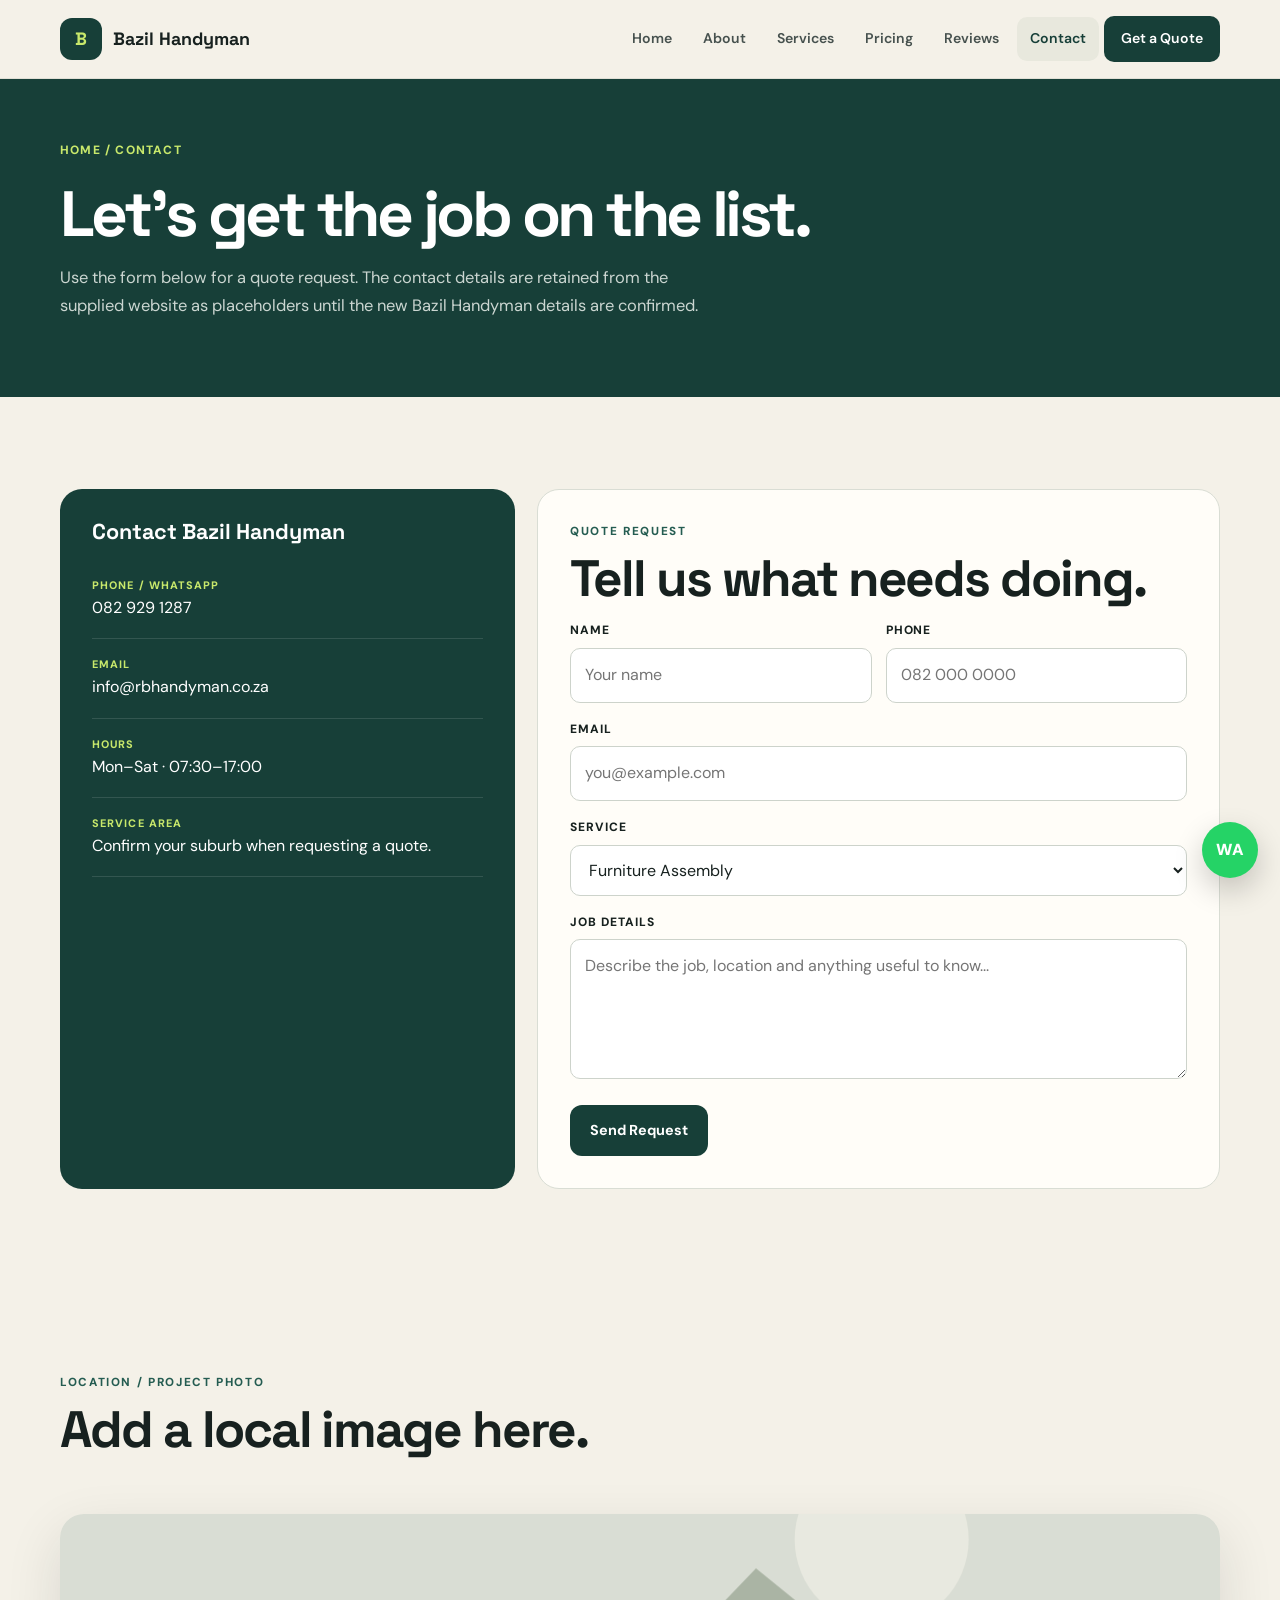
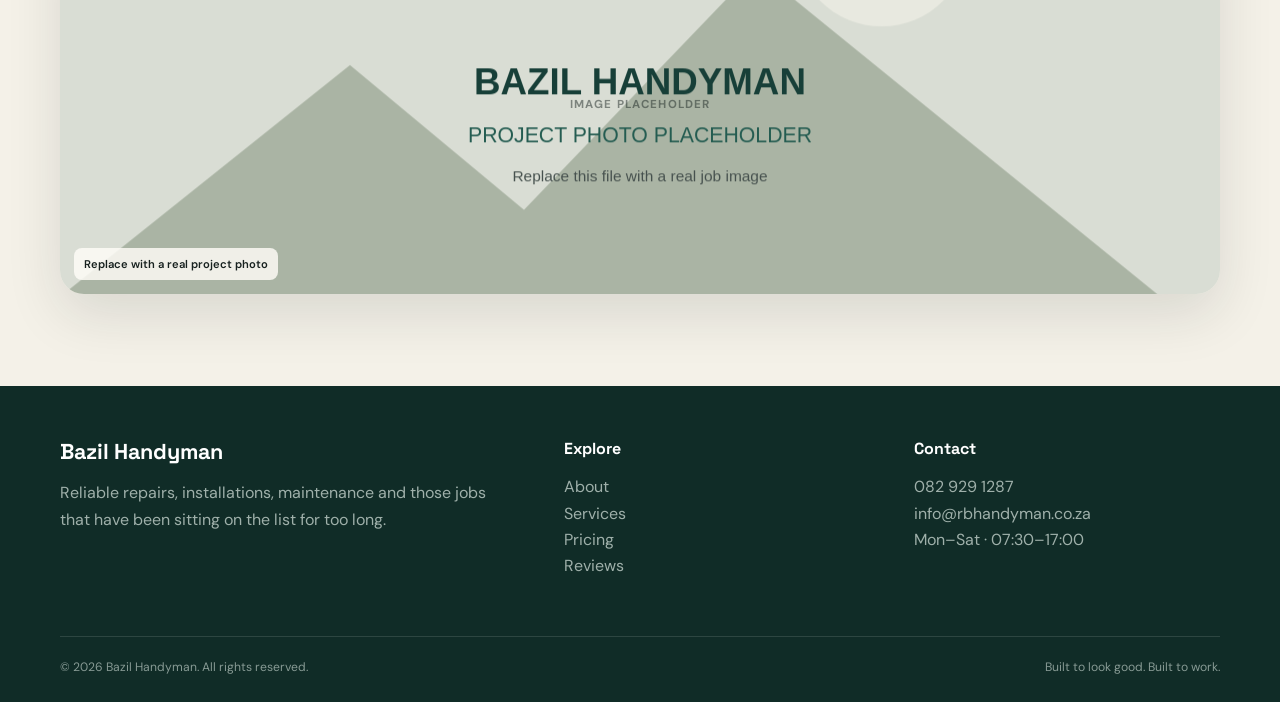
==== contact.html @ a4c64379 "fsf" ====
<!doctype html><html lang="en"><head><meta charset="utf-8"><meta name="viewport" content="width=device-width,initial-scale=1"><title>Contact — Bazil Handyman</title><meta name="description" content="Bazil Handyman — reliable repairs, installations and general handyman services."><link rel="stylesheet" href="css/style.css"></head><body><header class="site-header"><div class="container nav"><a class="brand" href="index.html"><span class="brand-mark">B</span><span>Bazil Handyman</span></a><button class="nav-toggle" aria-label="Open menu" aria-expanded="false">☰</button><nav class="nav-links"><a href="index.html" class="">Home</a><a href="about.html" class="">About</a><a href="services.html" class="">Services</a><a href="pricing.html" class="">Pricing</a><a href="reviews.html" class="">Reviews</a><a href="contact.html" class="active">Contact</a><a class="nav-cta" href="contact.html">Get a Quote</a></nav></div></header><main><section class="page-hero"><div class="container"><div class="breadcrumb">Home / Contact</div><h1>Let's get the job on the list.</h1><p>Use the form below for a quote request. The contact details are retained from the supplied website as placeholders until the new Bazil Handyman details are confirmed.</p></div></section><section><div class="container contact-layout"><aside class="contact-info reveal"><h3>Contact Bazil Handyman</h3><div class="item"><span class="label">Phone / WhatsApp</span><a href="tel:0829291287">082 929 1287</a></div><div class="item"><span class="label">Email</span><a href="mailto:info@rbhandyman.co.za">info@rbhandyman.co.za</a></div><div class="item"><span class="label">Hours</span>Mon–Sat · 07:30–17:00</div><div class="item"><span class="label">Service area</span>Confirm your suburb when requesting a quote.</div></aside><div class="form-card reveal"><div class="eyebrow">Quote request</div><h2>Tell us what needs doing.</h2><form id="contact-form"><div class="form-row"><div class="field"><label>Name</label><input required placeholder="Your name"></div><div class="field"><label>Phone</label><input required type="tel" placeholder="082 000 0000"></div></div><div class="field"><label>Email</label><input type="email" placeholder="you@example.com"></div><div class="field"><label>Service</label><select><option>Furniture Assembly</option><option>TV Mounting</option><option>Curtain Rails / Blinds</option><option>Lights / Small Electrical</option><option>Plumbing / Drains</option><option>Cupboard / Cabinet Repair</option><option>Office Fit-Out</option><option>General Repairs / Other</option></select></div><div class="field"><label>Job details</label><textarea required placeholder="Describe the job, location and anything useful to know..."></textarea></div><button class="btn btn-dark" type="submit">Send Request</button><div id="form-success" class="success">Request received. Connect this form to your email/WhatsApp/backend before launch.</div></form></div></div></section><section><div class="container"><div class="section-top reveal"><div><div class="eyebrow">Location / project photo</div><h2>Add a local image here.</h2></div></div><div class="photo-slot reveal" style="background:url('images/hero-project.svg') center/cover;min-height:380px"></div></div></section></main><footer class="footer"><div class="container"><div class="footer-grid"><div><h3>Bazil Handyman</h3><p>Reliable repairs, installations, maintenance and those jobs that have been sitting on the list for too long.</p></div><div><h4>Explore</h4><p><a href="about.html">About</a><br><a href="services.html">Services</a><br><a href="pricing.html">Pricing</a><br><a href="reviews.html">Reviews</a></p></div><div><h4>Contact</h4><p><a href="tel:0829291287">082 929 1287</a><br><a href="mailto:info@rbhandyman.co.za">info@rbhandyman.co.za</a><br>Mon–Sat · 07:30–17:00</p></div></div><div class="footer-bottom"><span>© 2026 Bazil Handyman. All rights reserved.</span><span>Built to look good. Built to work.</span></div></div></footer><a class="whatsapp" href="https://wa.me/27829291287" aria-label="WhatsApp">WA</a><script src="js/script.js"></script></body></html>
---- css/style.css ----
@import url('https://fonts.googleapis.com/css2?family=DM+Sans:wght@400;500;600;700&family=Space+Grotesk:wght@500;600;700&display=swap');

:root{
  --ink:#17211f; --muted:#64706c; --cream:#f4f1e8; --white:#fffdf8;
  --green:#173f38; --green-2:#245c51; --lime:#c8e86b; --orange:#f08a4b;
  --line:#d9ddd4; --shadow:0 20px 55px rgba(23,33,31,.12);
  --display:"Space Grotesk",sans-serif; --body:"DM Sans",sans-serif;
}
*{box-sizing:border-box}
html{scroll-behavior:smooth}
body{margin:0;background:var(--cream);color:var(--ink);font-family:var(--body);line-height:1.65}
a{color:inherit;text-decoration:none}
img{max-width:100%;display:block}
button,input,textarea,select{font:inherit}
.container{width:min(1160px,calc(100% - 40px));margin:auto}
.site-header{position:sticky;top:0;z-index:50;background:rgba(244,241,232,.94);backdrop-filter:blur(14px);border-bottom:1px solid rgba(23,33,31,.09)}
.nav{height:78px;display:flex;align-items:center;justify-content:space-between;gap:24px}
.brand{display:flex;align-items:center;gap:11px;font-family:var(--display);font-weight:700;font-size:1.12rem}
.brand-mark{width:42px;height:42px;border-radius:12px;background:var(--green);color:var(--lime);display:grid;place-items:center;font-weight:700}
.nav-links{display:flex;align-items:center;gap:5px}
.nav-links a{padding:10px 13px;border-radius:10px;font-size:.88rem;font-weight:600;color:#46514e}
.nav-links a:hover,.nav-links a.active{background:#e8e8dd;color:var(--green)}
.nav-cta{background:var(--green)!important;color:white!important;padding:11px 17px!important}
.nav-cta:hover{background:var(--green-2)!important}
.nav-toggle{display:none;border:0;background:none;color:var(--ink);font-size:1.5rem}

.hero{padding:72px 0 90px;background:var(--green);color:white;overflow:hidden;position:relative}
.hero:after{content:"";position:absolute;width:480px;height:480px;border:1px solid rgba(200,232,107,.18);border-radius:50%;right:-170px;top:-160px}
.hero-grid{display:grid;grid-template-columns:1.05fr .95fr;align-items:center;gap:70px;position:relative;z-index:1}
.kicker{display:inline-flex;align-items:center;gap:8px;color:var(--lime);font-size:.76rem;font-weight:700;letter-spacing:.12em;text-transform:uppercase}
.kicker:before{content:"";width:26px;height:2px;background:var(--lime)}
h1,h2,h3,h4{font-family:var(--display);line-height:1.05;margin:0 0 16px}
h1{font-size:clamp(3rem,6vw,5.6rem);letter-spacing:-.055em}
h2{font-size:clamp(2.1rem,4vw,3.5rem);letter-spacing:-.04em}
h3{font-size:1.35rem}
.hero h1 span{color:var(--lime)}
.hero-copy{max-width:620px;color:#d9e0da;font-size:1.08rem}
.actions{display:flex;flex-wrap:wrap;gap:12px;margin-top:28px}
.btn{display:inline-flex;align-items:center;justify-content:center;border:1px solid transparent;border-radius:12px;padding:13px 19px;font-weight:700;font-size:.9rem;transition:.2s}
.btn-primary{background:var(--lime);color:var(--green)}
.btn-primary:hover{transform:translateY(-2px);box-shadow:0 12px 25px rgba(0,0,0,.2)}
.btn-light{border-color:rgba(255,255,255,.3);color:white}
.btn-light:hover{background:white;color:var(--green)}
.btn-dark{background:var(--green);color:white}
.btn-outline{border-color:var(--green);color:var(--green)}
.btn-outline:hover{background:var(--green);color:white}

.hero-visual{display:grid;grid-template-columns:1.25fr .75fr;gap:14px}
.photo-slot{min-height:300px;border-radius:24px;background:linear-gradient(145deg,#d7d9c8,#aab4a4);position:relative;overflow:hidden;box-shadow:var(--shadow)}
.photo-slot.tall{min-height:420px;margin-top:35px}
.photo-slot:before{content:"IMAGE PLACEHOLDER";position:absolute;inset:0;display:grid;place-items:center;color:rgba(23,33,31,.48);font-weight:700;letter-spacing:.1em;font-size:.72rem}
.photo-slot:after{content:"Replace with a real project photo";position:absolute;bottom:14px;left:14px;background:rgba(255,253,248,.82);padding:7px 10px;border-radius:8px;font-size:.7rem;font-weight:600}

.trust-strip{background:var(--lime);color:var(--green);padding:14px 0;font-weight:700}
.trust-row{display:flex;justify-content:space-between;gap:20px;flex-wrap:wrap;font-size:.82rem}
section{padding:92px 0}
.section-top{display:flex;justify-content:space-between;align-items:end;gap:30px;margin-bottom:42px}
.section-top p{max-width:520px;color:var(--muted);margin:0}
.eyebrow{font-size:.73rem;text-transform:uppercase;letter-spacing:.14em;color:var(--green-2);font-weight:800;margin-bottom:10px}
.grid{display:grid;gap:18px}
.grid-3{grid-template-columns:repeat(3,1fr)}
.grid-2{grid-template-columns:repeat(2,1fr)}
.card{background:var(--white);border:1px solid var(--line);border-radius:20px;padding:28px;box-shadow:0 8px 25px rgba(23,33,31,.04);transition:.25s}
.card:hover{transform:translateY(-5px);box-shadow:var(--shadow)}
.icon{width:46px;height:46px;border-radius:13px;background:#eaf0df;color:var(--green);display:grid;place-items:center;font-weight:800;margin-bottom:22px}
.service-number{font-size:.72rem;color:#8a9490;font-weight:800;letter-spacing:.1em}
.service-card p,.card p{color:var(--muted)}
.dark-section{background:var(--green);color:white}
.dark-section h2,.dark-section h3{color:white}
.dark-section p{color:#cbd6d1}
.process{counter-reset:step}
.process-card{position:relative;padding-top:58px}
.process-card:before{counter-increment:step;content:"0" counter(step);position:absolute;top:20px;left:24px;font-family:var(--display);font-size:1.2rem;color:var(--orange);font-weight:700}
.image-band{display:grid;grid-template-columns:1fr 1fr;gap:18px}
.image-band .photo-slot{min-height:390px}
.review{position:relative}
.stars{color:#f0a94b;letter-spacing:2px;margin-bottom:14px}
.review-tag{font-size:.68rem;font-weight:800;text-transform:uppercase;letter-spacing:.1em;color:var(--green-2)}
.review p{font-size:1rem;color:var(--ink)}
.review small{color:var(--muted)}
.placeholder-label{display:inline-block;background:#edf1e7;color:var(--green);padding:6px 9px;border-radius:7px;font-size:.68rem;font-weight:800;letter-spacing:.08em;text-transform:uppercase}
.review-placeholder{border:2px dashed #c6cec2;background:#f7f7f0}
.review-placeholder p{color:#7b8581}

.page-hero{background:var(--green);color:white;padding:62px 0}
.page-hero h1{font-size:clamp(2.7rem,5vw,4.6rem);max-width:800px}
.page-hero p{color:#cbd6d1;max-width:650px;font-size:1.03rem}
.breadcrumb{font-size:.75rem;color:var(--lime);font-weight:800;letter-spacing:.1em;text-transform:uppercase;margin-bottom:20px}

.price-card{position:relative;display:flex;flex-direction:column}
.price-card.featured{border:2px solid var(--lime);transform:translateY(-8px)}
.price-card .badge{position:absolute;right:18px;top:18px;background:var(--lime);color:var(--green);font-size:.67rem;font-weight:800;text-transform:uppercase;padding:6px 9px;border-radius:7px}
.price{font-family:var(--display);font-size:2.5rem;color:var(--green);margin:14px 0}
.price span{font:500 .8rem var(--body);color:var(--muted)}
.checks{padding:0;margin:10px 0 24px;list-style:none}
.checks li{padding:9px 0;border-bottom:1px solid #e6e8e1;color:#4e5955}
.checks li:before{content:"✓";color:var(--green-2);font-weight:800;margin-right:9px}
.price-card .btn{margin-top:auto}

.faq-item{border-bottom:1px solid rgba(255,255,255,.15)}
.faq-q{width:100%;padding:20px 0;background:none;border:0;color:white;text-align:left;display:flex;justify-content:space-between;font-family:var(--display);font-size:1.05rem;font-weight:600;cursor:pointer}
.faq-a{max-height:0;overflow:hidden;transition:max-height .3s ease}
.faq-a p{padding:0 0 20px;margin:0;color:#cbd6d1}

.contact-layout{display:grid;grid-template-columns:.8fr 1.2fr;gap:22px}
.contact-info{background:var(--green);color:white;border-radius:22px;padding:32px}
.contact-info h3{color:white}
.contact-info .item{padding:17px 0;border-bottom:1px solid rgba(255,255,255,.12)}
.contact-info .label{display:block;color:var(--lime);font-size:.68rem;font-weight:800;text-transform:uppercase;letter-spacing:.1em}
.form-card{background:var(--white);border:1px solid var(--line);border-radius:22px;padding:32px}
.field{margin-bottom:17px}
.field label{display:block;font-size:.75rem;font-weight:800;text-transform:uppercase;letter-spacing:.08em;margin-bottom:7px}
.field input,.field textarea,.field select{width:100%;padding:13px 14px;border:1px solid #cdd3cb;border-radius:10px;background:#fff;color:var(--ink);outline:none}
.field input:focus,.field textarea:focus,.field select:focus{border-color:var(--green);box-shadow:0 0 0 3px rgba(36,92,81,.1)}
.field textarea{min-height:140px;resize:vertical}
.form-row{display:grid;grid-template-columns:1fr 1fr;gap:14px}
.success{display:none;margin-top:15px;padding:13px;background:#eaf0df;border-radius:10px;color:var(--green);font-weight:700}
.success.show{display:block}

.cta{background:var(--orange);color:var(--ink);padding:65px 0}
.cta-row{display:flex;align-items:center;justify-content:space-between;gap:30px}
.cta h2{max-width:700px}
.footer{background:#102c27;color:#cbd6d1;padding:55px 0 25px}
.footer-grid{display:grid;grid-template-columns:1.5fr 1fr 1fr;gap:45px}
.footer h3,.footer h4{color:white}
.footer p{color:#9fb0aa}
.footer a:hover{color:var(--lime)}
.footer-bottom{border-top:1px solid rgba(255,255,255,.12);margin-top:40px;padding-top:20px;display:flex;justify-content:space-between;gap:15px;font-size:.76rem;color:#879a94}
.whatsapp{position:fixed;right:22px;bottom:22px;width:56px;height:56px;border-radius:50%;background:#25d366;color:white;display:grid;place-items:center;font-weight:900;z-index:40;box-shadow:0 12px 30px rgba(0,0,0,.2)}
.reveal{opacity:0;transform:translateY(18px);transition:.65s ease}
.reveal.in{opacity:1;transform:none}
.gallery-note{margin-top:12px;font-size:.76rem;color:var(--muted)}
@media(max-width:900px){
  .hero-grid,.contact-layout{grid-template-columns:1fr}
  .hero-visual{max-width:650px}
  .grid-3{grid-template-columns:1fr 1fr}
  .footer-grid{grid-template-columns:1fr 1fr}
  .nav-links{position:absolute;left:20px;right:20px;top:70px;background:var(--white);padding:10px;border:1px solid var(--line);border-radius:14px;display:none;flex-direction:column;align-items:stretch;box-shadow:var(--shadow)}
  .nav-links.open{display:flex}
  .nav-toggle{display:block}
}
@media(max-width:640px){
  .container{width:min(100% - 28px,1160px)}
  section{padding:68px 0}
  .hero{padding:55px 0 65px}
  .hero-visual,.grid-3,.grid-2,.image-band,.form-row,.footer-grid{grid-template-columns:1fr}
  .photo-slot.tall{margin-top:0}
  .price-card.featured{transform:none}
  .section-top,.cta-row{display:block}
  .section-top p{margin-top:14px}
  .actions .btn{width:100%}
}
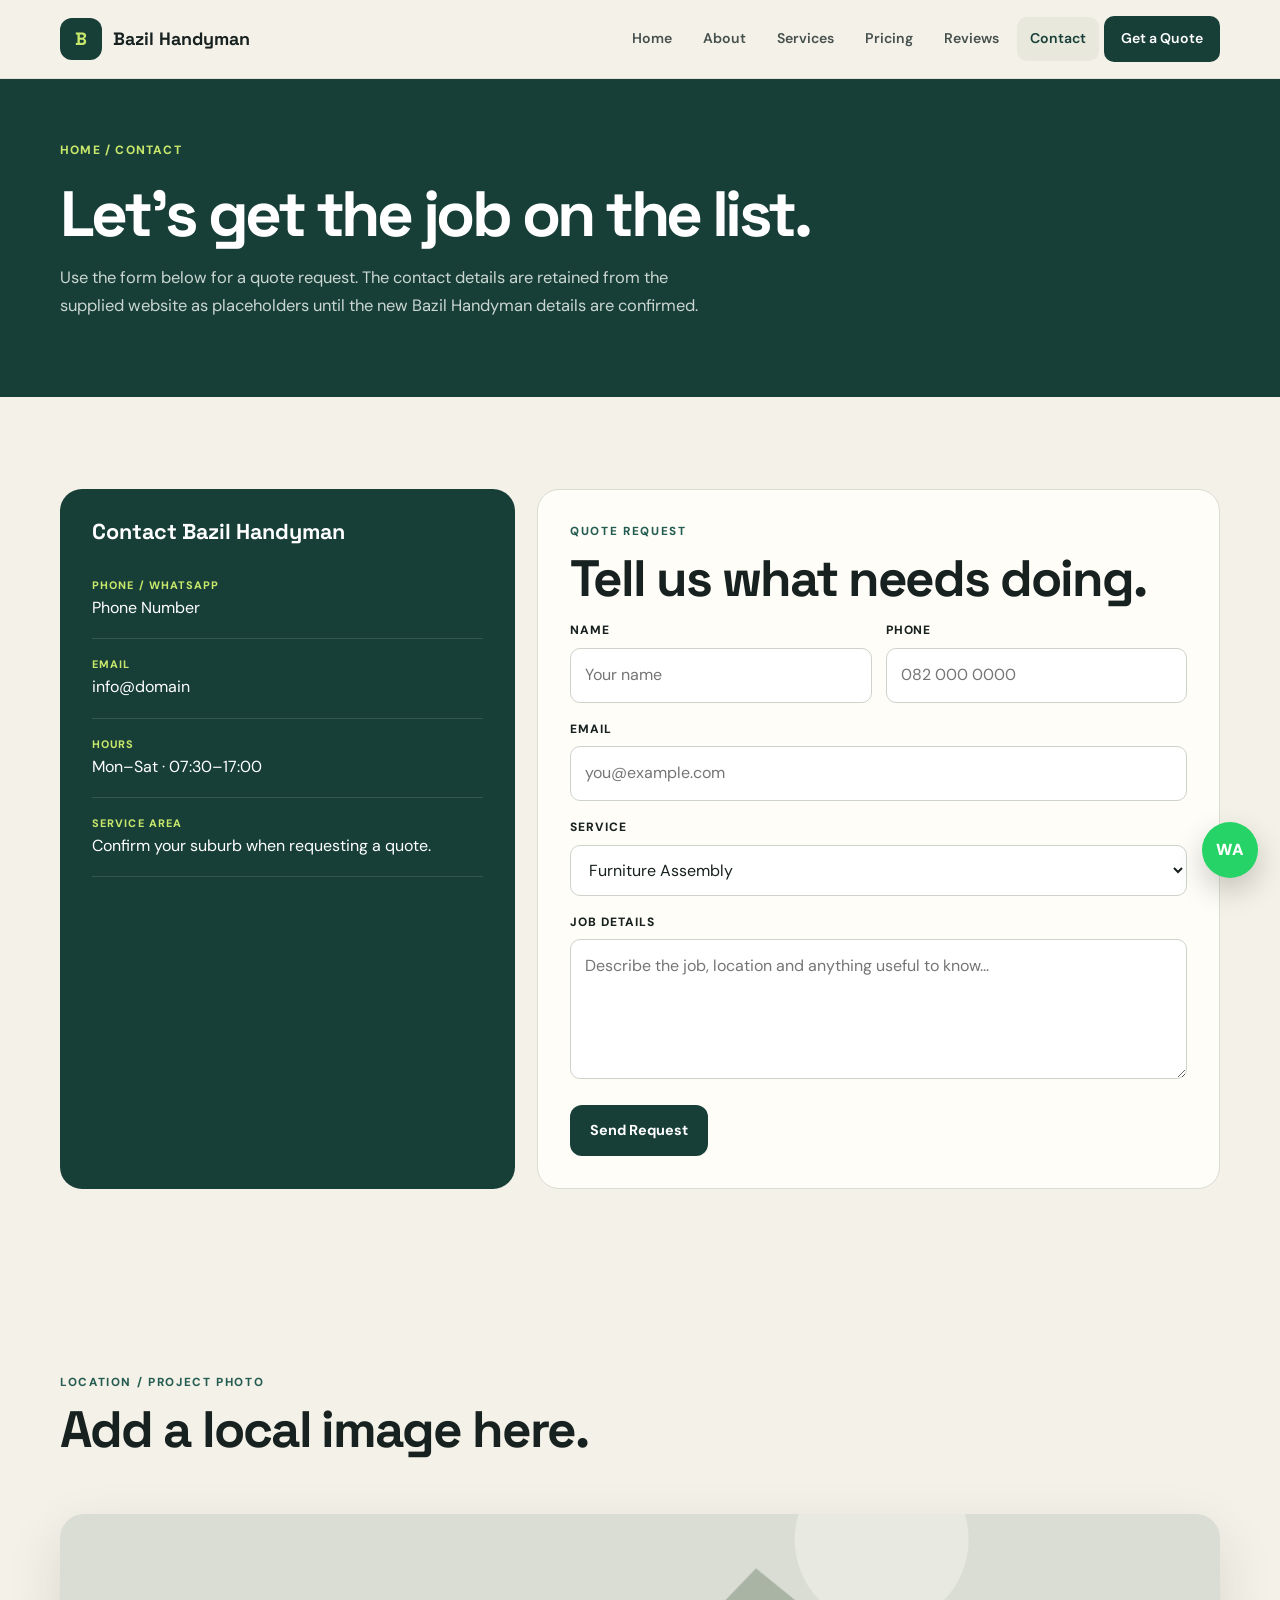
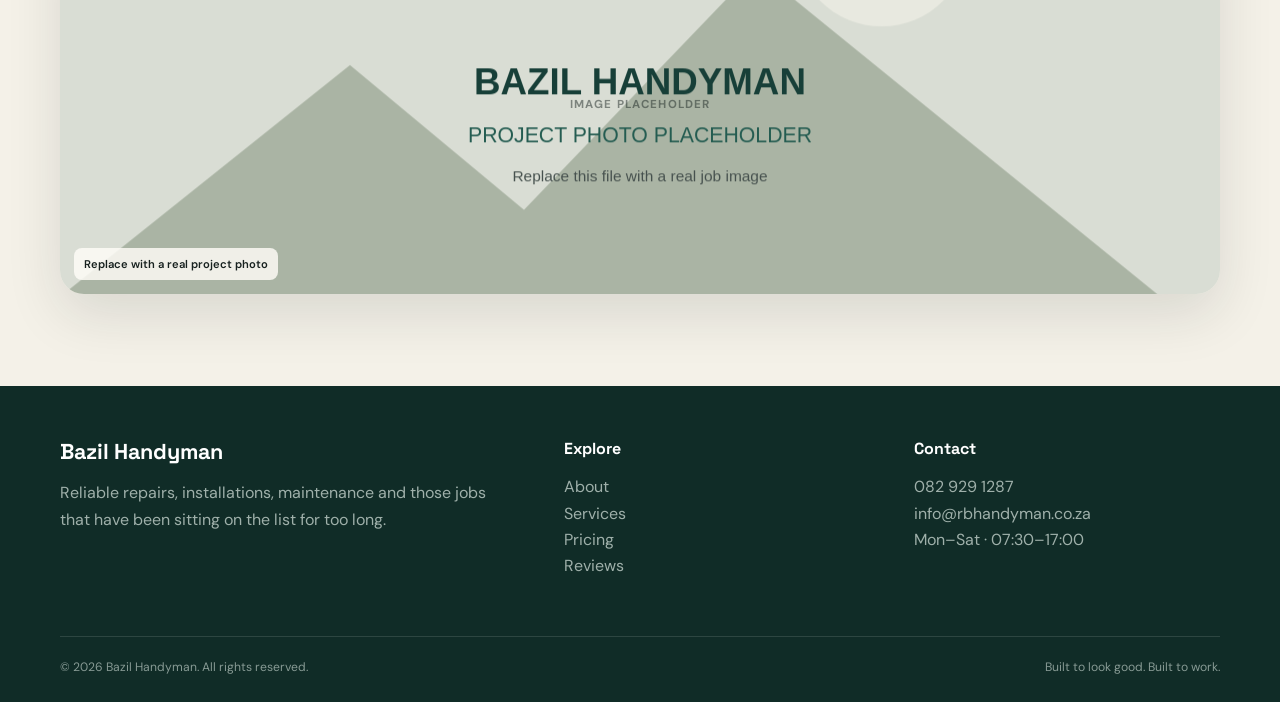
==== commit 219a7949: "Revise contact details and form placeholders Updated contact information and placeholders in contact" ====
--- a/contact.html
+++ b/contact.html
@@ -1 +1 @@
-<!doctype html><html lang="en"><head><meta charset="utf-8"><meta name="viewport" content="width=device-width,initial-scale=1"><title>Contact — Bazil Handyman</title><meta name="description" content="Bazil Handyman — reliable repairs, installations and general handyman services."><link rel="stylesheet" href="css/style.css"></head><body><header class="site-header"><div class="container nav"><a class="brand" href="index.html"><span class="brand-mark">B</span><span>Bazil Handyman</span></a><button class="nav-toggle" aria-label="Open menu" aria-expanded="false">☰</button><nav class="nav-links"><a href="index.html" class="">Home</a><a href="about.html" class="">About</a><a href="services.html" class="">Services</a><a href="pricing.html" class="">Pricing</a><a href="reviews.html" class="">Reviews</a><a href="contact.html" class="active">Contact</a><a class="nav-cta" href="contact.html">Get a Quote</a></nav></div></header><main><section class="page-hero"><div class="container"><div class="breadcrumb">Home / Contact</div><h1>Let's get the job on the list.</h1><p>Use the form below for a quote request. The contact details are retained from the supplied website as placeholders until the new Bazil Handyman details are confirmed.</p></div></section><section><div class="container contact-layout"><aside class="contact-info reveal"><h3>Contact Bazil Handyman</h3><div class="item"><span class="label">Phone / WhatsApp</span><a href="tel:0829291287">082 929 1287</a></div><div class="item"><span class="label">Email</span><a href="mailto:info@rbhandyman.co.za">info@rbhandyman.co.za</a></div><div class="item"><span class="label">Hours</span>Mon–Sat · 07:30–17:00</div><div class="item"><span class="label">Service area</span>Confirm your suburb when requesting a quote.</div></aside><div class="form-card reveal"><div class="eyebrow">Quote request</div><h2>Tell us what needs doing.</h2><form id="contact-form"><div class="form-row"><div class="field"><label>Name</label><input required placeholder="Your name"></div><div class="field"><label>Phone</label><input required type="tel" placeholder="082 000 0000"></div></div><div class="field"><label>Email</label><input type="email" placeholder="you@example.com"></div><div class="field"><label>Service</label><select><option>Furniture Assembly</option><option>TV Mounting</option><option>Curtain Rails / Blinds</option><option>Lights / Small Electrical</option><option>Plumbing / Drains</option><option>Cupboard / Cabinet Repair</option><option>Office Fit-Out</option><option>General Repairs / Other</option></select></div><div class="field"><label>Job details</label><textarea required placeholder="Describe the job, location and anything useful to know..."></textarea></div><button class="btn btn-dark" type="submit">Send Request</button><div id="form-success" class="success">Request received. Connect this form to your email/WhatsApp/backend before launch.</div></form></div></div></section><section><div class="container"><div class="section-top reveal"><div><div class="eyebrow">Location / project photo</div><h2>Add a local image here.</h2></div></div><div class="photo-slot reveal" style="background:url('images/hero-project.svg') center/cover;min-height:380px"></div></div></section></main><footer class="footer"><div class="container"><div class="footer-grid"><div><h3>Bazil Handyman</h3><p>Reliable repairs, installations, maintenance and those jobs that have been sitting on the list for too long.</p></div><div><h4>Explore</h4><p><a href="about.html">About</a><br><a href="services.html">Services</a><br><a href="pricing.html">Pricing</a><br><a href="reviews.html">Reviews</a></p></div><div><h4>Contact</h4><p><a href="tel:0829291287">082 929 1287</a><br><a href="mailto:info@rbhandyman.co.za">info@rbhandyman.co.za</a><br>Mon–Sat · 07:30–17:00</p></div></div><div class="footer-bottom"><span>© 2026 Bazil Handyman. All rights reserved.</span><span>Built to look good. Built to work.</span></div></div></footer><a class="whatsapp" href="https://wa.me/27829291287" aria-label="WhatsApp">WA</a><script src="js/script.js"></script></body></html>+<!doctype html><html lang="en"><head><meta charset="utf-8"><meta name="viewport" content="width=device-width,initial-scale=1"><title>Contact — Bazil Handyman</title><meta name="description" content="Bazil Handyman — reliable repairs, installations and general handyman services."><link rel="stylesheet" href="css/style.css"></head><body><header class="site-header"><div class="container nav"><a class="brand" href="index.html"><span class="brand-mark">B</span><span>Bazil Handyman</span></a><button class="nav-toggle" aria-label="Open menu" aria-expanded="false">☰</button><nav class="nav-links"><a href="index.html" class="">Home</a><a href="about.html" class="">About</a><a href="services.html" class="">Services</a><a href="pricing.html" class="">Pricing</a><a href="reviews.html" class="">Reviews</a><a href="contact.html" class="active">Contact</a><a class="nav-cta" href="contact.html">Get a Quote</a></nav></div></header><main><section class="page-hero"><div class="container"><div class="breadcrumb">Home / Contact</div><h1>Let's get the job on the list.</h1><p>Use the form below for a quote request. The contact details are retained from the supplied website as placeholders until the new Bazil Handyman details are confirmed.</p></div></section><section><div class="container contact-layout"><aside class="contact-info reveal"><h3>Contact Bazil Handyman</h3><div class="item"><span class="label">Phone / WhatsApp</span><a href="tel:0829291287">Phone Number</a></div><div class="item"><span class="label">Email</span><a href="mailto:info@rbhandyman.co.za">info@domain</a></div><div class="item"><span class="label">Hours</span>Mon–Sat · 07:30–17:00</div><div class="item"><span class="label">Service area</span>Confirm your suburb when requesting a quote.</div></aside><div class="form-card reveal"><div class="eyebrow">Quote request</div><h2>Tell us what needs doing.</h2><form id="contact-form"><div class="form-row"><div class="field"><label>Name</label><input required placeholder="Your name"></div><div class="field"><label>Phone</label><input required type="tel" placeholder="082 000 0000"></div></div><div class="field"><label>Email</label><input type="email" placeholder="you@example.com"></div><div class="field"><label>Service</label><select><option>Furniture Assembly</option><option>TV Mounting</option><option>Curtain Rails / Blinds</option><option>Lights / Small Electrical</option><option>Plumbing / Drains</option><option>Cupboard / Cabinet Repair</option><option>Office Fit-Out</option><option>General Repairs / Other</option></select></div><div class="field"><label>Job details</label><textarea required placeholder="Describe the job, location and anything useful to know..."></textarea></div><button class="btn btn-dark" type="submit">Send Request</button><div id="form-success" class="success">Request received. Connect this form to your email/WhatsApp/backend before launch.</div></form></div></div></section><section><div class="container"><div class="section-top reveal"><div><div class="eyebrow">Location / project photo</div><h2>Add a local image here.</h2></div></div><div class="photo-slot reveal" style="background:url('images/hero-project.svg') center/cover;min-height:380px"></div></div></section></main><footer class="footer"><div class="container"><div class="footer-grid"><div><h3>Bazil Handyman</h3><p>Reliable repairs, installations, maintenance and those jobs that have been sitting on the list for too long.</p></div><div><h4>Explore</h4><p><a href="about.html">About</a><br><a href="services.html">Services</a><br><a href="pricing.html">Pricing</a><br><a href="reviews.html">Reviews</a></p></div><div><h4>Contact</h4><p><a href="tel:0829291287">082 929 1287</a><br><a href="mailto:info@rbhandyman.co.za">info@rbhandyman.co.za</a><br>Mon–Sat · 07:30–17:00</p></div></div><div class="footer-bottom"><span>© 2026 Bazil Handyman. All rights reserved.</span><span>Built to look good. Built to work.</span></div></div></footer><a class="whatsapp" href="https://wa.me/27829291287" aria-label="WhatsApp">WA</a><script src="js/script.js"></script></body></html>
